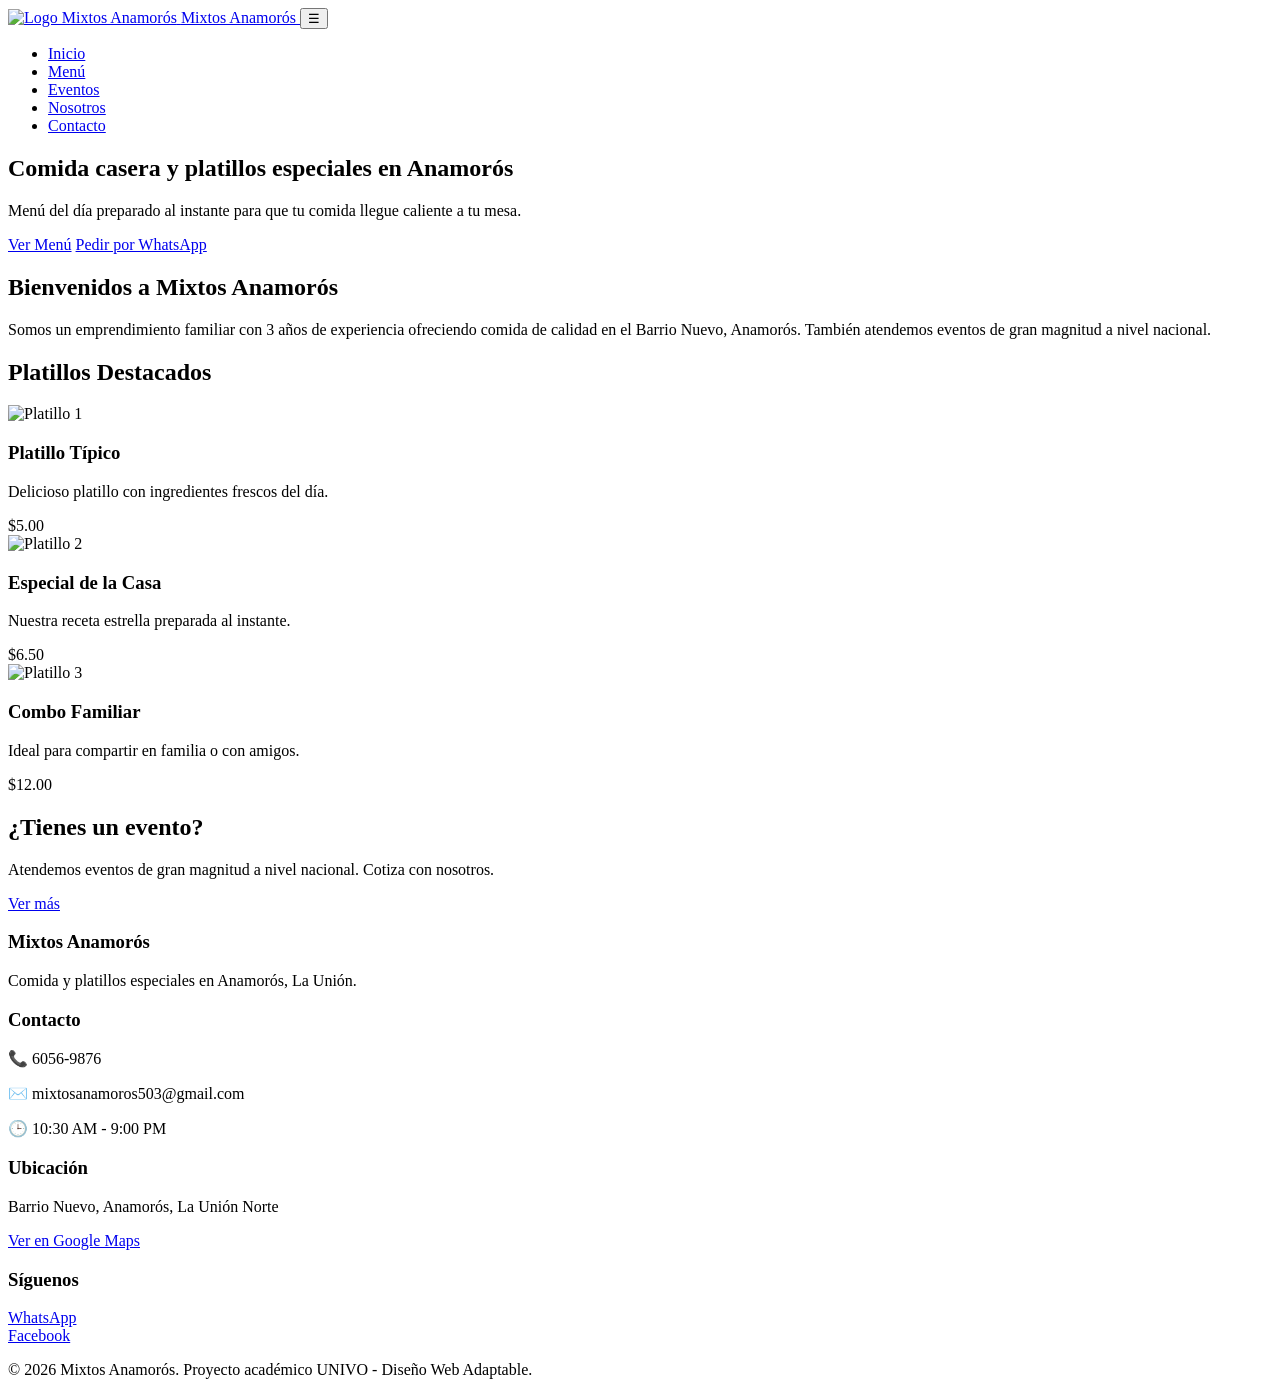
==== index.html @ c173142c "Estructura base index.html" ====
<!DOCTYPE html>
<html lang="es">
<head>
    <meta charset="UTF-8">
    <meta name="viewport" content="width=device-width, initial-scale=1.0">
    <meta name="description" content="Mixtos Anamorós - Venta de comida y platillos especiales en Anamorós, La Unión. Menú del día y eventos de gran magnitud.">
    <title>Mixtos Anamorós | Comida y Eventos</title>
    <link rel="stylesheet" href="css/styles.css">
    <link rel="preconnect" href="https://fonts.googleapis.com">
    <link rel="preconnect" href="https://fonts.gstatic.com" crossorigin>
    <link href="https://fonts.googleapis.com/css2?family=Poppins:wght@400;600;700&family=Inter:wght@400;500&display=swap" rel="stylesheet">
</head>
<body>

    <!-- HEADER -->
    <header class="header">
        <nav class="navbar container">
            <a href="index.html" class="logo">
                <img src="img/logo.png" alt="Logo Mixtos Anamorós" width="60" height="60">
                <span>Mixtos Anamorós</span>
            </a>
            <button class="menu-toggle" aria-label="Abrir menú">☰</button>
            <ul class="nav-links">
                <li><a href="index.html" class="active">Inicio</a></li>
                <li><a href="menu.html">Menú</a></li>
                <li><a href="eventos.html">Eventos</a></li>
                <li><a href="nosotros.html">Nosotros</a></li>
                <li><a href="contacto.html">Contacto</a></li>
            </ul>
        </nav>
    </header>

    <!-- HERO -->
    <section class="hero">
        <div class="hero-content container">
            <h1>Comida casera y platillos especiales en Anamorós</h1>
            <p>Menú del día preparado al instante para que tu comida llegue caliente a tu mesa.</p>
            <div class="hero-buttons">
                <a href="menu.html" class="btn btn-primary">Ver Menú</a>
                <a href="https://wa.me/50360569876" class="btn btn-whatsapp" target="_blank" rel="noopener">Pedir por WhatsApp</a>
            </div>
        </div>
    </section>

    <!-- BIENVENIDA -->
    <section class="bienvenida container">
        <h2>Bienvenidos a Mixtos Anamorós</h2>
        <p>Somos un emprendimiento familiar con 3 años de experiencia ofreciendo comida de calidad en el Barrio Nuevo, Anamorós. También atendemos eventos de gran magnitud a nivel nacional.</p>
    </section>

    <!-- PLATILLOS DESTACADOS -->
    <section class="destacados container">
        <h2>Platillos Destacados</h2>
        <div class="cards-grid">
            <article class="card">
                <img src="img/platillos/plato1.jpg" alt="Platillo 1" loading="lazy" width="300" height="200">
                <h3>Platillo Típico</h3>
                <p>Delicioso platillo con ingredientes frescos del día.</p>
                <span class="precio">$5.00</span>
            </article>
            <article class="card">
                <img src="img/platillos/plato2.jpg" alt="Platillo 2" loading="lazy" width="300" height="200">
                <h3>Especial de la Casa</h3>
                <p>Nuestra receta estrella preparada al instante.</p>
                <span class="precio">$6.50</span>
            </article>
            <article class="card">
                <img src="img/platillos/plato3.jpg" alt="Platillo 3" loading="lazy" width="300" height="200">
                <h3>Combo Familiar</h3>
                <p>Ideal para compartir en familia o con amigos.</p>
                <span class="precio">$12.00</span>
            </article>
        </div>
    </section>

    <!-- CTA EVENTOS -->
    <section class="cta-eventos">
        <div class="container">
            <h2>¿Tienes un evento?</h2>
            <p>Atendemos eventos de gran magnitud a nivel nacional. Cotiza con nosotros.</p>
            <a href="eventos.html" class="btn btn-primary">Ver más</a>
        </div>
    </section>

    <!-- FOOTER -->
    <footer class="footer">
        <div class="container footer-grid">
            <div>
                <h3>Mixtos Anamorós</h3>
                <p>Comida y platillos especiales en Anamorós, La Unión.</p>
            </div>
            <div>
                <h3>Contacto</h3>
                <p>📞 6056-9876</p>
                <p>✉️ mixtosanamoros503@gmail.com</p>
                <p>🕒 10:30 AM - 9:00 PM</p>
            </div>
            <div>
                <h3>Ubicación</h3>
                <p>Barrio Nuevo, Anamorós, La Unión Norte</p>
                <a href="https://share.google/uU0UTtlA4N5zg69qw" target="_blank" rel="noopener">Ver en Google Maps</a>
            </div>
            <div>
                <h3>Síguenos</h3>
                <a href="https://wa.me/50360569876" target="_blank" rel="noopener">WhatsApp</a><br>
                <a href="#" target="_blank" rel="noopener">Facebook</a>
            </div>
        </div>
        <p class="footer-copy">© 2026 Mixtos Anamorós. Proyecto académico UNIVO - Diseño Web Adaptable.</p>
    </footer>

    <script>
        // Menú hamburguesa
        const toggle = document.querySelector('.menu-toggle');
        const navLinks = document.querySelector('.nav-links');
        toggle.addEventListener('click', () => {
            navLinks.classList.toggle('active');
        });
    </script>

</body>
</html>
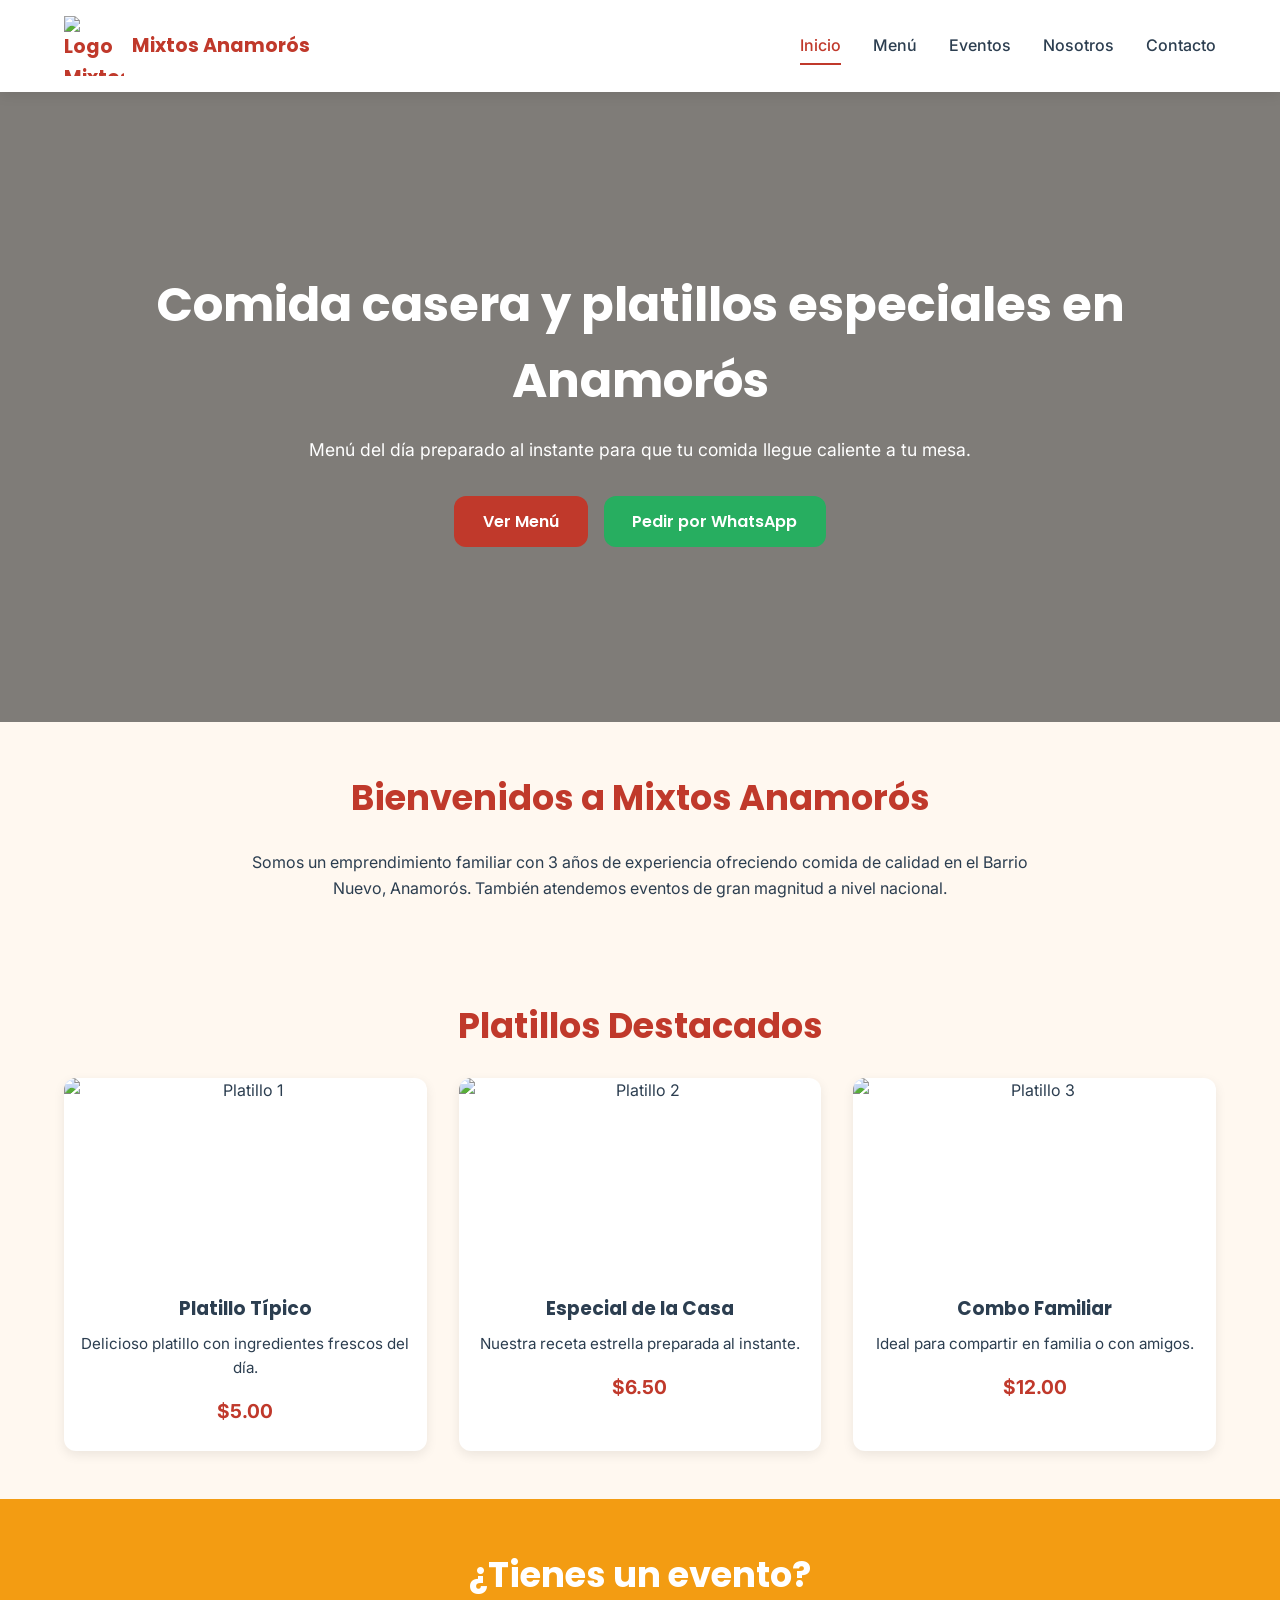
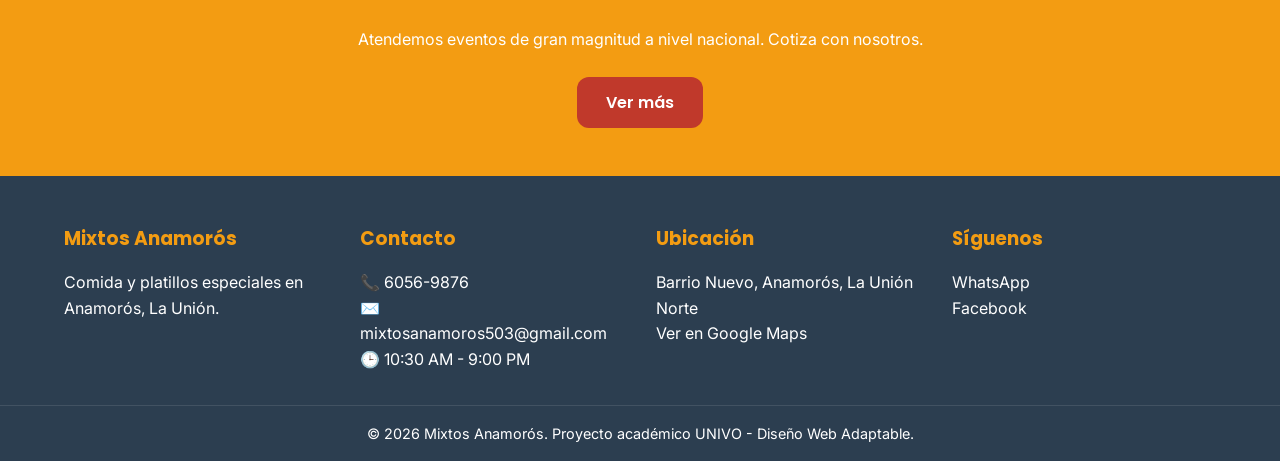
==== commit 00f20098: "Estructura Base" ====
--- a/index.html
+++ b/index.html
@@ -119,4 +119,4 @@
     </script>
 
 </body>
-</html>+</html>
--- a/css/styles.css
+++ b/css/styles.css
@@ -0,0 +1,337 @@
+/* ===== VARIABLES ===== */
+:root {
+    --color-principal: #C0392B;
+    --color-secundario: #F39C12;
+    --color-acento: #27AE60;
+    --color-texto: #2C3E50;
+    --color-fondo: #FFF8F0;
+    --color-blanco: #FFFFFF;
+    --color-gris: #ECF0F1;
+    --fuente-titulos: 'Poppins', sans-serif;
+    --fuente-texto: 'Inter', sans-serif;
+    --sombra: 0 4px 12px rgba(0,0,0,0.08);
+    --radio: 12px;
+    --transicion: all 0.3s ease;
+}
+
+/* ===== RESET ===== */
+* {
+    margin: 0;
+    padding: 0;
+    box-sizing: border-box;
+}
+
+html {
+    scroll-behavior: smooth;
+}
+
+body {
+    font-family: var(--fuente-texto);
+    color: var(--color-texto);
+    background-color: var(--color-fondo);
+    line-height: 1.6;
+}
+
+img {
+    max-width: 100%;
+    height: auto;
+    display: block;
+}
+
+a {
+    text-decoration: none;
+    color: inherit;
+}
+
+ul {
+    list-style: none;
+}
+
+/* ===== UTILIDADES ===== */
+.container {
+    width: 90%;
+    max-width: 1200px;
+    margin: 0 auto;
+}
+
+.btn {
+    display: inline-block;
+    padding: 0.8rem 1.8rem;
+    border-radius: var(--radio);
+    font-family: var(--fuente-titulos);
+    font-weight: 600;
+    transition: var(--transicion);
+    cursor: pointer;
+    border: none;
+}
+
+.btn-primary {
+    background-color: var(--color-principal);
+    color: var(--color-blanco);
+}
+
+.btn-primary:hover {
+    background-color: #A93226;
+    transform: translateY(-2px);
+}
+
+.btn-whatsapp {
+    background-color: var(--color-acento);
+    color: var(--color-blanco);
+}
+
+.btn-whatsapp:hover {
+    background-color: #1E8449;
+    transform: translateY(-2px);
+}
+
+/* ===== HEADER ===== */
+.header {
+    background-color: var(--color-blanco);
+    box-shadow: var(--sombra);
+    position: sticky;
+    top: 0;
+    z-index: 100;
+}
+
+.navbar {
+    display: flex;
+    justify-content: space-between;
+    align-items: center;
+    padding: 1rem 0;
+}
+
+.logo {
+    display: flex;
+    align-items: center;
+    gap: 0.5rem;
+    font-family: var(--fuente-titulos);
+    font-weight: 700;
+    font-size: 1.2rem;
+    color: var(--color-principal);
+}
+
+.nav-links {
+    display: flex;
+    gap: 2rem;
+}
+
+.nav-links a {
+    font-weight: 500;
+    transition: var(--transicion);
+    padding: 0.5rem 0;
+    border-bottom: 2px solid transparent;
+}
+
+.nav-links a:hover,
+.nav-links a.active {
+    color: var(--color-principal);
+    border-bottom-color: var(--color-principal);
+}
+
+.menu-toggle {
+    display: none;
+    background: none;
+    border: none;
+    font-size: 1.8rem;
+    color: var(--color-principal);
+    cursor: pointer;
+}
+
+/* ===== HERO ===== */
+.hero {
+    background: linear-gradient(rgba(0,0,0,0.5), rgba(0,0,0,0.5)),
+                url('../img/hero.jpg') center/cover no-repeat;
+    min-height: 70vh;
+    display: flex;
+    align-items: center;
+    color: var(--color-blanco);
+    text-align: center;
+}
+
+.hero-content h1 {
+    font-family: var(--fuente-titulos);
+    font-size: clamp(1.8rem, 4vw, 3rem);
+    margin-bottom: 1rem;
+}
+
+.hero-content p {
+    font-size: 1.1rem;
+    margin-bottom: 2rem;
+}
+
+.hero-buttons {
+    display: flex;
+    gap: 1rem;
+    justify-content: center;
+    flex-wrap: wrap;
+}
+
+/* ===== SECCIONES ===== */
+section {
+    padding: 3rem 0;
+}
+
+h2 {
+    font-family: var(--fuente-titulos);
+    font-size: clamp(1.5rem, 3vw, 2.2rem);
+    margin-bottom: 1.5rem;
+    color: var(--color-principal);
+    text-align: center;
+}
+
+.bienvenida p {
+    text-align: center;
+    max-width: 800px;
+    margin: 0 auto;
+}
+
+/* ===== CARDS ===== */
+.cards-grid {
+    display: grid;
+    grid-template-columns: repeat(auto-fit, minmax(260px, 1fr));
+    gap: 2rem;
+}
+
+.card {
+    background-color: var(--color-blanco);
+    border-radius: var(--radio);
+    overflow: hidden;
+    box-shadow: var(--sombra);
+    transition: var(--transicion);
+    text-align: center;
+}
+
+.card:hover {
+    transform: translateY(-5px);
+    box-shadow: 0 8px 20px rgba(0,0,0,0.12);
+}
+
+.card img {
+    width: 100%;
+    height: 200px;
+    object-fit: cover;
+}
+
+.card h3 {
+    font-family: var(--fuente-titulos);
+    margin: 1rem 0 0.5rem;
+    color: var(--color-texto);
+}
+
+.card p {
+    padding: 0 1rem;
+    font-size: 0.95rem;
+}
+
+.precio {
+    display: inline-block;
+    margin: 1rem 0 1.5rem;
+    font-weight: 700;
+    color: var(--color-principal);
+    font-size: 1.2rem;
+}
+
+/* ===== CTA EVENTOS ===== */
+.cta-eventos {
+    background-color: var(--color-secundario);
+    color: var(--color-blanco);
+    text-align: center;
+}
+
+.cta-eventos h2 {
+    color: var(--color-blanco);
+}
+
+.cta-eventos p {
+    margin-bottom: 1.5rem;
+}
+
+/* ===== FOOTER ===== */
+.footer {
+    background-color: var(--color-texto);
+    color: var(--color-blanco);
+    padding: 3rem 0 1rem;
+}
+
+.footer-grid {
+    display: grid;
+    grid-template-columns: repeat(auto-fit, minmax(200px, 1fr));
+    gap: 2rem;
+    margin-bottom: 2rem;
+}
+
+.footer h3 {
+    font-family: var(--fuente-titulos);
+    margin-bottom: 1rem;
+    color: var(--color-secundario);
+}
+
+.footer a {
+    color: var(--color-blanco);
+    transition: var(--transicion);
+}
+
+.footer a:hover {
+    color: var(--color-secundario);
+}
+
+.footer-copy {
+    text-align: center;
+    padding-top: 1rem;
+    border-top: 1px solid rgba(255,255,255,0.1);
+    font-size: 0.9rem;
+}
+
+/* ===== RESPONSIVE ===== */
+@media (max-width: 768px) {
+    .menu-toggle {
+        display: block;
+    }
+
+    .nav-links {
+        position: absolute;
+        top: 100%;
+        left: 0;
+        right: 0;
+        background-color: var(--color-blanco);
+        flex-direction: column;
+        gap: 0;
+        padding: 1rem 0;
+        box-shadow: var(--sombra);
+        transform: translateY(-150%);
+        transition: var(--transicion);
+        z-index: 99;
+    }
+
+    .nav-links.active {
+        transform: translateY(0);
+    }
+
+    .nav-links li {
+        text-align: center;
+        padding: 0.8rem 0;
+    }
+
+    .hero {
+        min-height: 60vh;
+    }
+
+    .footer-grid {
+        grid-template-columns: 1fr;
+        text-align: center;
+    }
+}
+
+@media (max-width: 480px) {
+    .hero-buttons {
+        flex-direction: column;
+        align-items: center;
+    }
+
+    .btn {
+        width: 100%;
+        max-width: 280px;
+        text-align: center;
+    }
+}
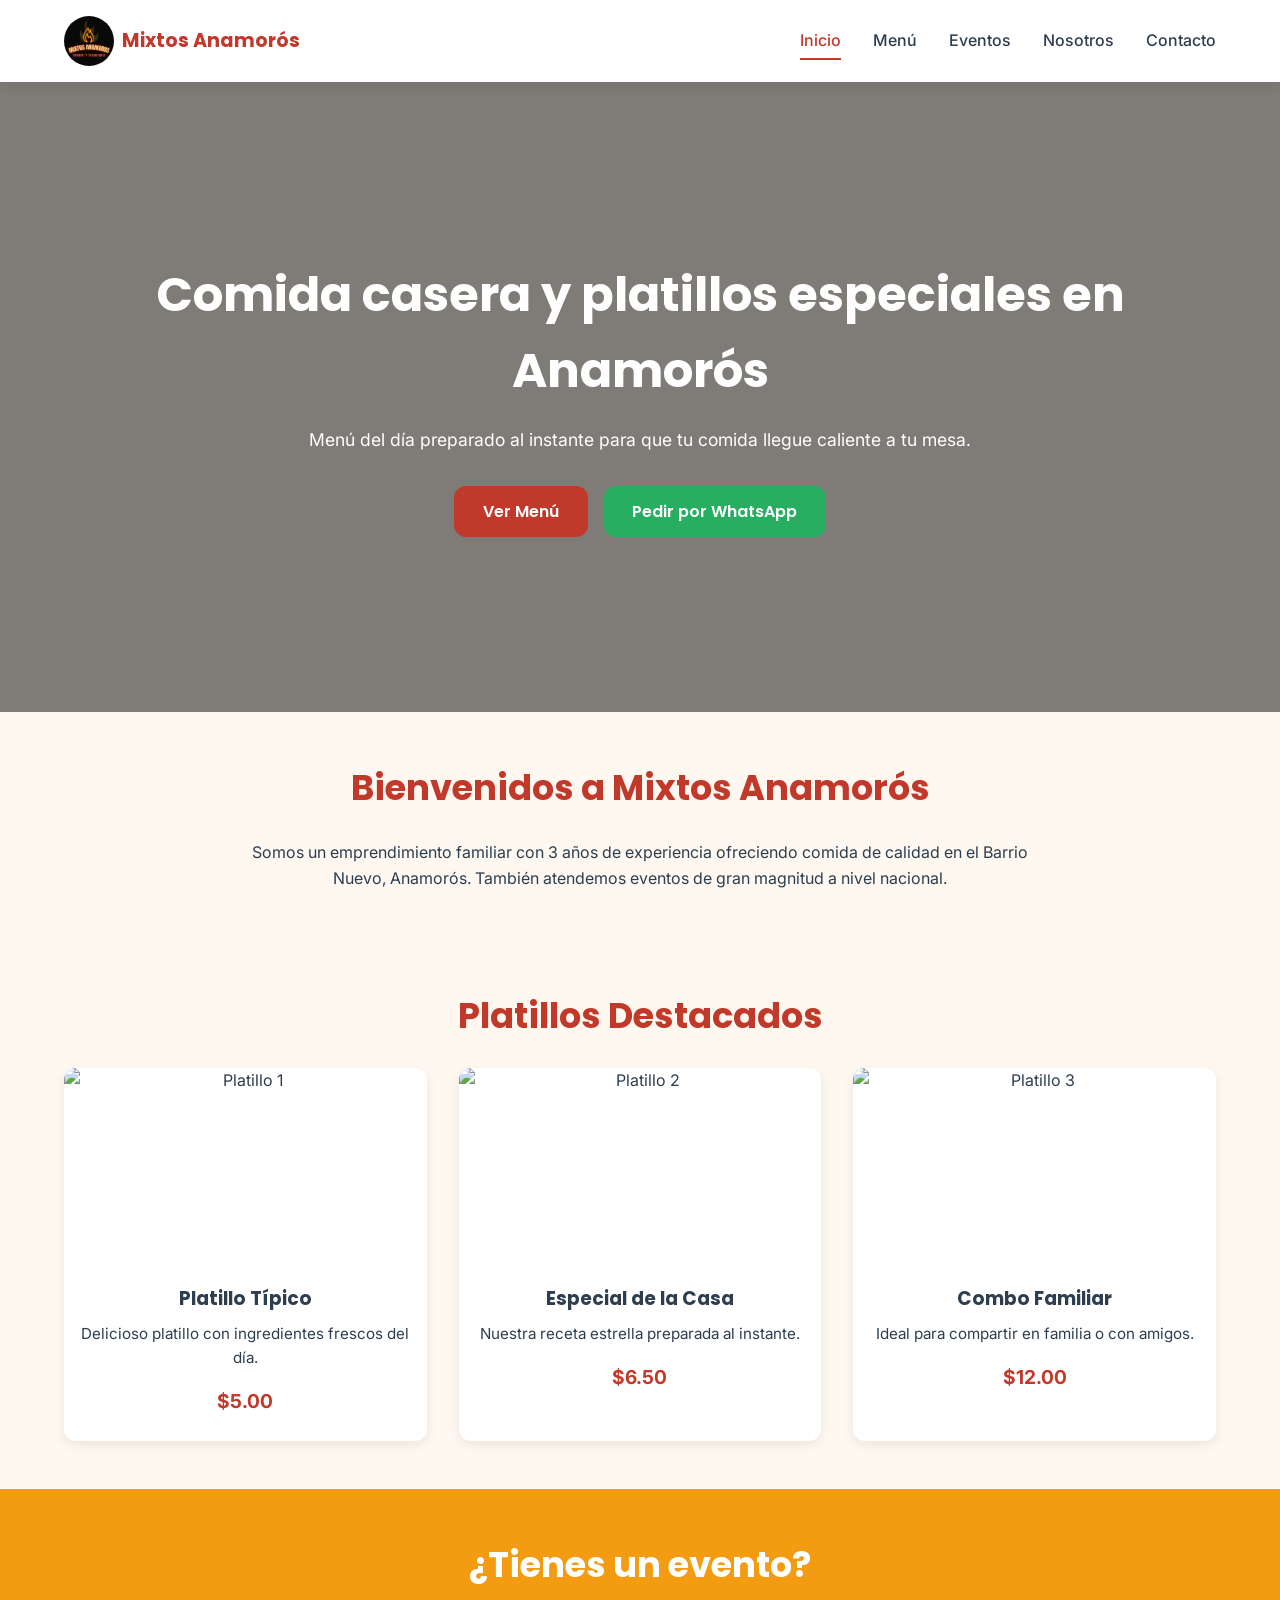
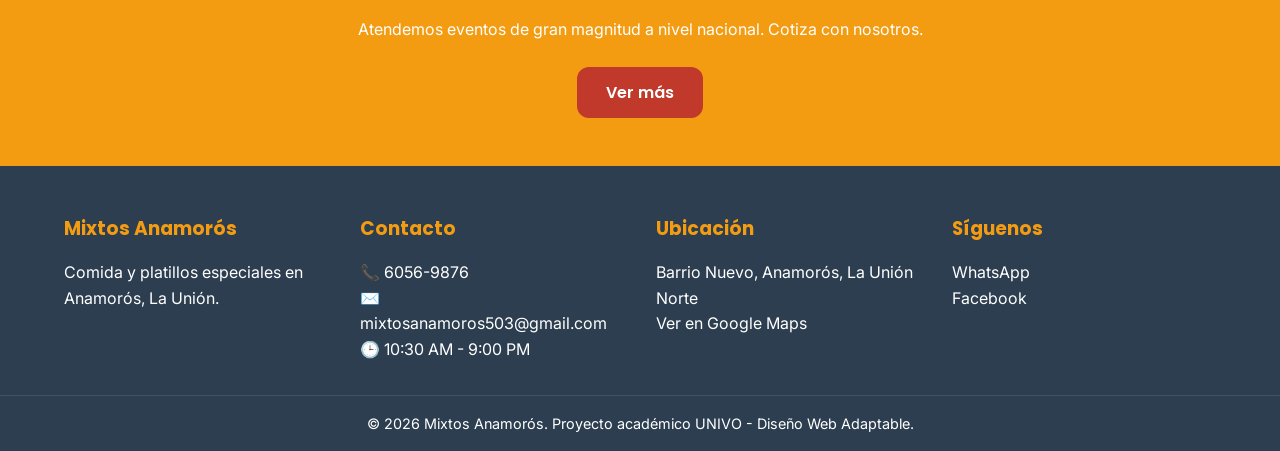
==== commit fabd74fd: "Logo Mixto en header y favicon, contenido ampliado en eventos" ====
--- a/index.html
+++ b/index.html
@@ -5,6 +5,7 @@
     <meta name="viewport" content="width=device-width, initial-scale=1.0">
     <meta name="description" content="Mixtos Anamorós - Venta de comida y platillos especiales en Anamorós, La Unión. Menú del día y eventos de gran magnitud.">
     <title>Mixtos Anamorós | Comida y Eventos</title>
+    <link rel="icon" type="image/jpeg" href="img/Logo%20Mixto.jpeg">
     <link rel="stylesheet" href="css/styles.css">
     <link rel="preconnect" href="https://fonts.googleapis.com">
     <link rel="preconnect" href="https://fonts.gstatic.com" crossorigin>
@@ -16,7 +17,7 @@
     <header class="header">
         <nav class="navbar container">
             <a href="index.html" class="logo">
-                <img src="img/logo.png" alt="Logo Mixtos Anamorós" width="60" height="60">
+                <img src="img/Logo%20Mixto.jpeg" alt="Logo Mixtos Anamorós" width="60" height="60">
                 <span>Mixtos Anamorós</span>
             </a>
             <button class="menu-toggle" aria-label="Abrir menú">☰</button>
--- a/css/styles.css
+++ b/css/styles.css
@@ -111,6 +111,14 @@
     color: var(--color-principal);
 }
 
+.logo img {
+    width: 50px;
+    height: 50px;
+    object-fit: contain;
+    border-radius: 50%;
+    background-color: var(--color-blanco);
+}
+
 .nav-links {
     display: flex;
     gap: 2rem;
@@ -335,3 +343,161 @@
         text-align: center;
     }
 }
+
+/* ===== PÁGINA DE EVENTOS ===== */
+.hero-eventos {
+    background-image: linear-gradient(rgba(0,0,0,0.55), rgba(0,0,0,0.55)),
+                      url('../img/eventos/hero-eventos.jpg');
+}
+
+.eventos-intro {
+    text-align: center;
+    max-width: 850px;
+    margin: 0 auto 2.5rem;
+}
+
+.eventos-datos {
+    display: grid;
+    grid-template-columns: 1fr;
+    gap: 1.5rem;
+    margin-bottom: 3rem;
+}
+
+.dato {
+    background-color: var(--color-blanco);
+    border-radius: var(--radio);
+    box-shadow: var(--sombra);
+    padding: 1.5rem 1rem;
+    text-align: center;
+}
+
+.dato-numero {
+    display: block;
+    font-family: var(--fuente-titulos);
+    font-weight: 700;
+    font-size: 2.2rem;
+    color: var(--color-principal);
+}
+
+.dato-label {
+    font-size: 0.95rem;
+}
+
+.servicio-card {
+    padding-bottom: 0.5rem;
+}
+
+.servicio-icono {
+    display: block;
+    font-size: 2.6rem;
+    margin-top: 1.5rem;
+}
+
+.servicio-card h3 {
+    margin-top: 0.5rem;
+}
+
+.servicio-card p {
+    margin-bottom: 1.5rem;
+}
+
+.tipo-evento {
+    padding: 1.8rem 1.2rem;
+}
+
+.tipo-evento h3 {
+    margin-top: 0;
+}
+
+.tipo-evento p {
+    padding: 0;
+}
+
+.eventos-galeria {
+    background-color: var(--color-gris);
+}
+
+.galeria-grid {
+    display: grid;
+    grid-template-columns: 1fr;
+    gap: 1rem;
+}
+
+.galeria-grid figure {
+    position: relative;
+    margin: 0;
+    border-radius: var(--radio);
+    overflow: hidden;
+    box-shadow: var(--sombra);
+    background-color: var(--color-blanco);
+}
+
+.galeria-grid img {
+    width: 100%;
+    height: 220px;
+    object-fit: cover;
+    transition: var(--transicion);
+}
+
+.galeria-grid figure:hover img {
+    transform: scale(1.05);
+}
+
+.galeria-grid figcaption {
+    position: absolute;
+    left: 0;
+    right: 0;
+    bottom: 0;
+    padding: 1.6rem 1rem 0.7rem;
+    font-family: var(--fuente-titulos);
+    font-weight: 600;
+    font-size: 0.95rem;
+    color: var(--color-blanco);
+    background: linear-gradient(transparent, rgba(0,0,0,0.75));
+}
+
+.cta-cotiza {
+    background-color: var(--color-principal);
+    color: var(--color-blanco);
+    text-align: center;
+}
+
+.cta-cotiza h2 {
+    color: var(--color-blanco);
+}
+
+.cta-cotiza p {
+    max-width: 700px;
+    margin: 0 auto 2rem;
+}
+
+.btn-cotiza {
+    display: inline-block;
+    padding: 1.1rem 2.6rem;
+    font-size: 1.2rem;
+    box-shadow: var(--sombra);
+}
+
+@media (min-width: 768px) {
+    .eventos-datos {
+        grid-template-columns: repeat(3, 1fr);
+    }
+
+    .galeria-grid {
+        grid-template-columns: repeat(2, 1fr);
+    }
+
+    .galeria-grid img {
+        height: 200px;
+    }
+}
+
+@media (min-width: 1024px) {
+    .galeria-grid {
+        grid-template-columns: repeat(4, 1fr);
+    }
+
+    .galeria-grid img {
+        height: 190px;
+    }
+}
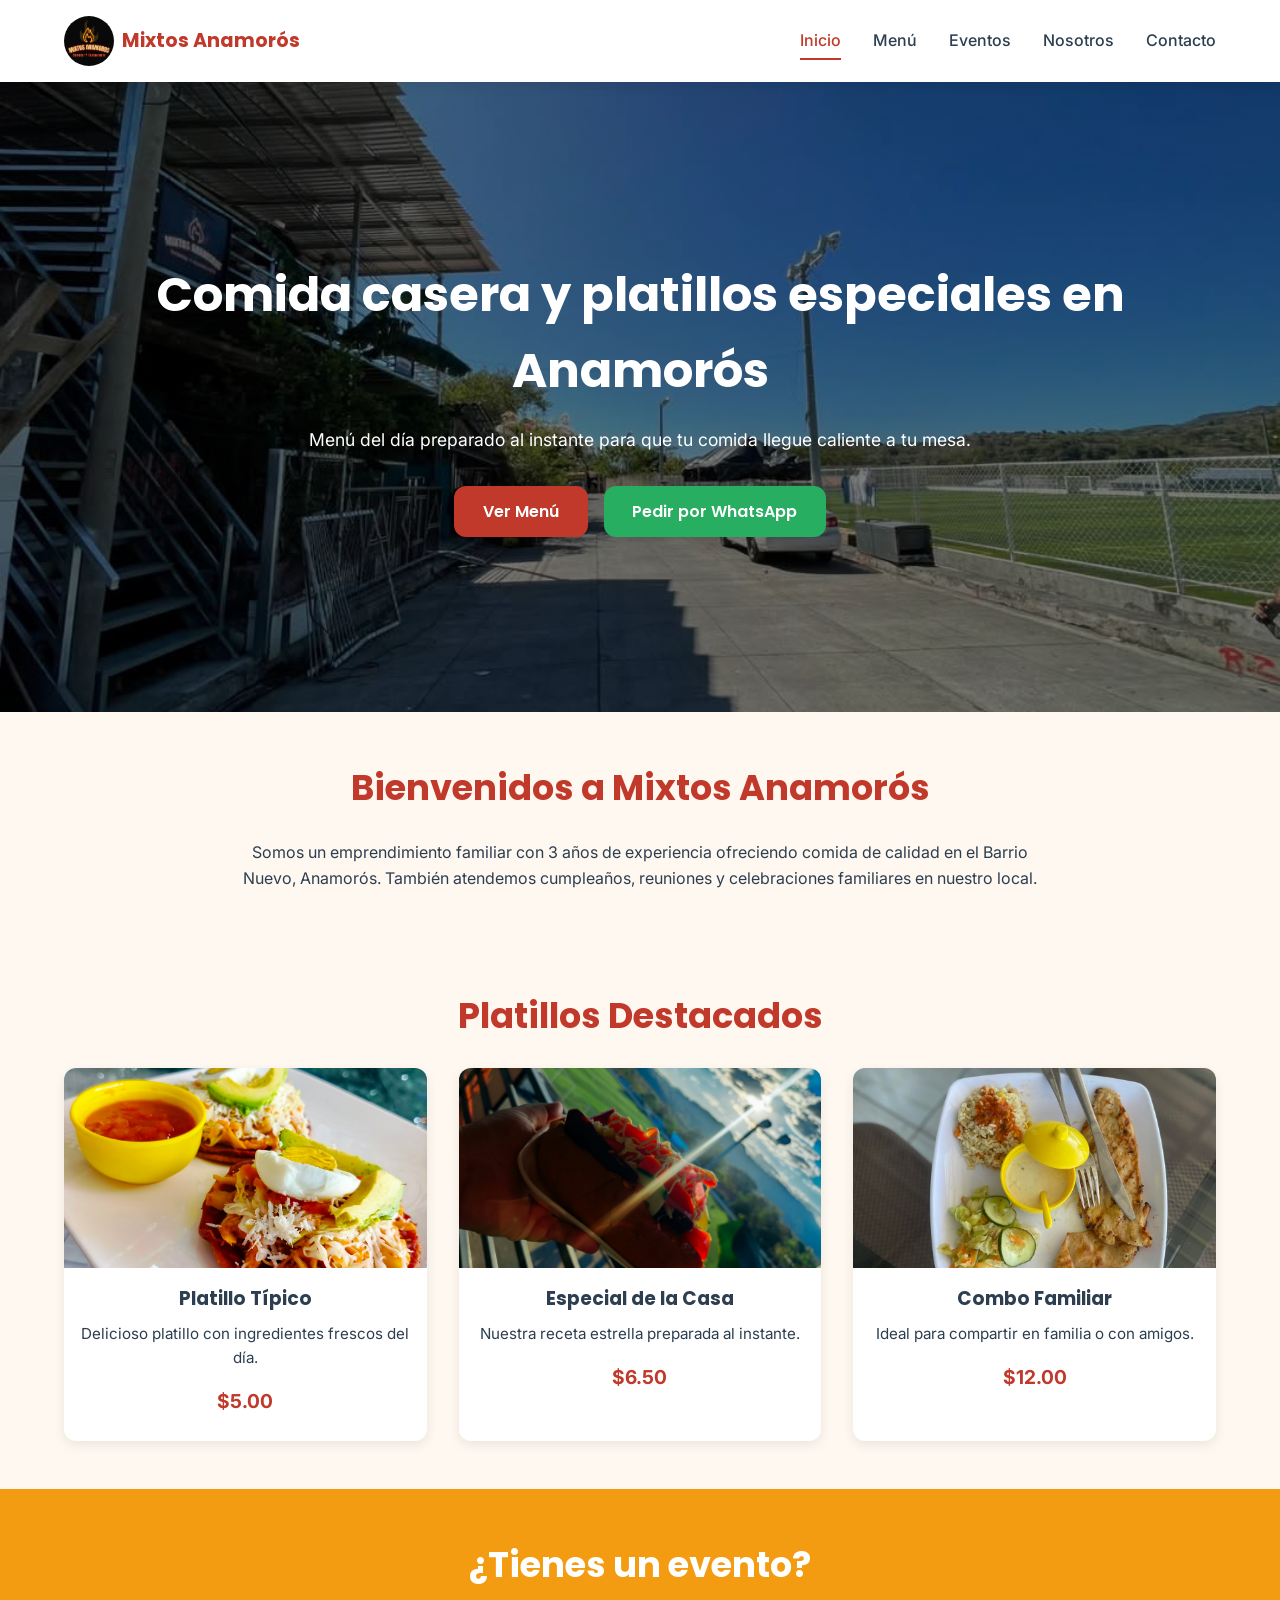
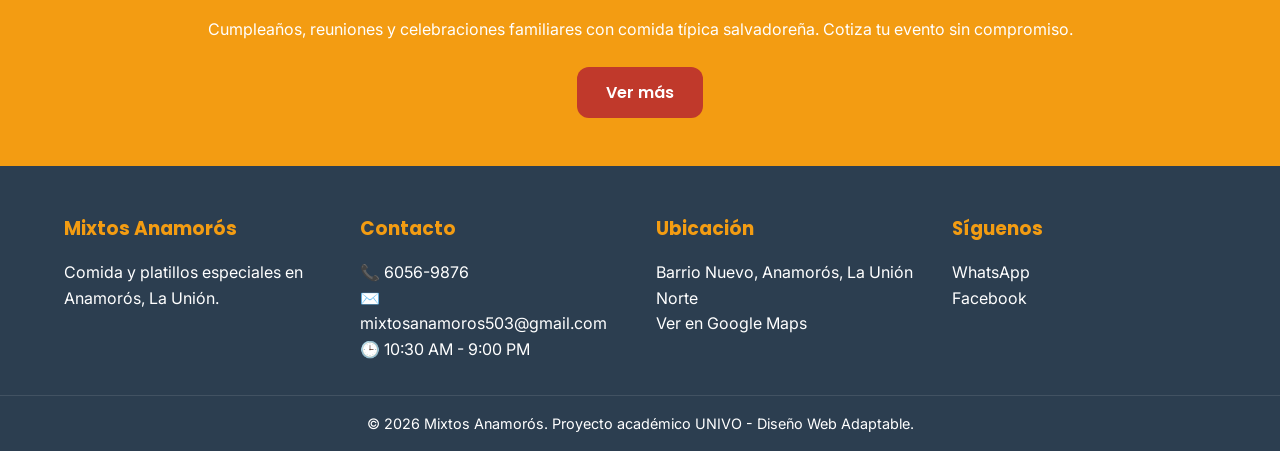
==== commit dd34875c: "Arreglo hero de inicio, platillos reales y README" ====
--- a/index.html
+++ b/index.html
@@ -3,7 +3,7 @@
 <head>
     <meta charset="UTF-8">
     <meta name="viewport" content="width=device-width, initial-scale=1.0">
-    <meta name="description" content="Mixtos Anamorós - Venta de comida y platillos especiales en Anamorós, La Unión. Menú del día y eventos de gran magnitud.">
+    <meta name="description" content="Mixtos Anamorós - Comida casera, menú del día y celebraciones familiares en Anamorós, La Unión. Pedidos por WhatsApp y cotización de eventos.">
     <title>Mixtos Anamorós | Comida y Eventos</title>
     <link rel="icon" type="image/jpeg" href="img/Logo%20Mixto.jpeg">
     <link rel="stylesheet" href="css/styles.css">
@@ -46,7 +46,7 @@
     <!-- BIENVENIDA -->
     <section class="bienvenida container">
         <h2>Bienvenidos a Mixtos Anamorós</h2>
-        <p>Somos un emprendimiento familiar con 3 años de experiencia ofreciendo comida de calidad en el Barrio Nuevo, Anamorós. También atendemos eventos de gran magnitud a nivel nacional.</p>
+        <p>Somos un emprendimiento familiar con 3 años de experiencia ofreciendo comida de calidad en el Barrio Nuevo, Anamorós. También atendemos cumpleaños, reuniones y celebraciones familiares en nuestro local.</p>
     </section>
 
     <!-- PLATILLOS DESTACADOS -->
@@ -54,19 +54,19 @@
         <h2>Platillos Destacados</h2>
         <div class="cards-grid">
             <article class="card">
-                <img src="img/platillos/plato1.jpg" alt="Platillo 1" loading="lazy" width="300" height="200">
+                <img src="img/eventos/platillo-1.jpeg" alt="Platillo servido en Mixtos Anamorós" loading="lazy" width="1200" height="1600">
                 <h3>Platillo Típico</h3>
                 <p>Delicioso platillo con ingredientes frescos del día.</p>
                 <span class="precio">$5.00</span>
             </article>
             <article class="card">
-                <img src="img/platillos/plato2.jpg" alt="Platillo 2" loading="lazy" width="300" height="200">
+                <img src="img/eventos/platillo-2.jpeg" alt="Especial de la casa en Mixtos Anamorós" loading="lazy" width="1600" height="1200">
                 <h3>Especial de la Casa</h3>
                 <p>Nuestra receta estrella preparada al instante.</p>
                 <span class="precio">$6.50</span>
             </article>
             <article class="card">
-                <img src="img/platillos/plato3.jpg" alt="Platillo 3" loading="lazy" width="300" height="200">
+                <img src="img/eventos/platillo-3.jpeg" alt="Combo familiar de Mixtos Anamorós" loading="lazy" width="1080" height="809">
                 <h3>Combo Familiar</h3>
                 <p>Ideal para compartir en familia o con amigos.</p>
                 <span class="precio">$12.00</span>
@@ -78,7 +78,7 @@
     <section class="cta-eventos">
         <div class="container">
             <h2>¿Tienes un evento?</h2>
-            <p>Atendemos eventos de gran magnitud a nivel nacional. Cotiza con nosotros.</p>
+            <p>Cumpleaños, reuniones y celebraciones familiares con comida típica salvadoreña. Cotiza tu evento sin compromiso.</p>
             <a href="eventos.html" class="btn btn-primary">Ver más</a>
         </div>
     </section>
--- a/css/styles.css
+++ b/css/styles.css
@@ -149,7 +149,7 @@
 /* ===== HERO ===== */
 .hero {
     background: linear-gradient(rgba(0,0,0,0.5), rgba(0,0,0,0.5)),
-                url('../img/hero.jpg') center/cover no-repeat;
+                url('../img/eventos/exterior-local.jpeg') center/cover no-repeat;
     min-height: 70vh;
     display: flex;
     align-items: center;
@@ -347,7 +347,7 @@
 /* ===== PÁGINA DE EVENTOS ===== */
 .hero-eventos {
     background-image: linear-gradient(rgba(0,0,0,0.55), rgba(0,0,0,0.55)),
-                      url('../img/eventos/hero-eventos.jpg');
+                      url('../img/eventos/salon-con-gente-1.jpeg');
 }
 
 .eventos-intro {
@@ -399,18 +399,6 @@
 
 .servicio-card p {
     margin-bottom: 1.5rem;
-}
-
-.tipo-evento {
-    padding: 1.8rem 1.2rem;
-}
-
-.tipo-evento h3 {
-    margin-top: 0;
-}
-
-.tipo-evento p {
-    padding: 0;
 }
 
 .eventos-galeria {
@@ -494,10 +482,270 @@
 
 @media (min-width: 1024px) {
     .galeria-grid {
-        grid-template-columns: repeat(4, 1fr);
+        grid-template-columns: repeat(3, 1fr);
     }
 
     .galeria-grid img {
-        height: 190px;
-    }
-}
+        height: 200px;
+    }
+}
+
+
+
+
+
+/* ===== PÁGINA DE CONTACTO ===== */
+
+.page-hero {
+    background: #c0392b;
+    color: #fff;
+    text-align: center;
+    padding: 3rem 1rem;
+}
+.page-hero h1 { font-family: 'Poppins', sans-serif; margin-bottom: .5rem; }
+.page-hero p { max-width: 640px; margin: 0 auto 1.5rem; }
+
+.contact-layout {
+    display: grid;
+    grid-template-columns: 1fr;
+    gap: 2rem;
+    padding: 2.5rem 1rem;
+}
+
+/* Formulario */
+.contact-form-box {
+    background: #fff;
+    border-radius: 12px;
+    padding: 1.5rem;
+    box-shadow: 0 4px 16px rgba(0, 0, 0, .08);
+}
+.contact-form-box h2 { font-family: 'Poppins', sans-serif; margin-bottom: .25rem; }
+.form-note { color: #666; font-size: .9rem; margin-bottom: 1.25rem; }
+
+.form-group { display: flex; flex-direction: column; margin-bottom: 1rem; }
+.form-row { display: grid; grid-template-columns: 1fr; gap: 0 1rem; }
+
+.form-group label { font-weight: 500; margin-bottom: .35rem; }
+.form-group input,
+.form-group select,
+.form-group textarea {
+    font: inherit;
+    padding: .7rem .9rem;
+    border: 1.5px solid #d5d8dc;
+    border-radius: 8px;
+    background: #fff;
+    width: 100%;
+}
+.form-group input:focus,
+.form-group select:focus,
+.form-group textarea:focus {
+    outline: none;
+    border-color: #27ae60;
+    box-shadow: 0 0 0 3px rgba(39, 174, 96, .2);
+}
+.form-group .invalid { border-color: #c0392b; }
+.error { color: #c0392b; font-size: .8rem; min-height: 1em; margin-top: .25rem; }
+.btn-block { width: 100%; border: none; cursor: pointer; }
+
+/* Tarjetas de información */
+.contact-info { display: grid; gap: 1rem; align-content: start; }
+.info-card {
+    background: #fff;
+    border-left: 5px solid #27ae60;
+    border-radius: 10px;
+    padding: 1.1rem 1.25rem;
+    box-shadow: 0 2px 10px rgba(0, 0, 0, .07);
+}
+.info-card h3 { font-family: 'Poppins', sans-serif; font-size: 1.05rem; margin-bottom: .5rem; }
+.info-card a { color: #c0392b; font-weight: 500; }
+
+.horarios { width: 100%; border-collapse: collapse; font-size: .95rem; }
+.horarios th { text-align: left; font-weight: 500; padding: .35rem 0; }
+.horarios td { text-align: right; padding: .35rem 0; }
+.horarios tr + tr { border-top: 1px solid #eee; }
+
+.redes { display: flex; flex-wrap: wrap; gap: .6rem; }
+.red {
+    padding: .5rem 1rem;
+    border-radius: 999px;
+    color: #fff !important;
+    text-decoration: none;
+    font-weight: 600;
+}
+.red-wa { background: #000000; }
+.red-fb { background: #1877f2; }
+
+/* Mapa */
+.mapa { padding: 0 1rem 3rem; }
+.mapa h2 { font-family: 'Poppins', sans-serif; margin-bottom: 1rem; text-align: center; }
+.map-wrap {
+    position: relative;
+    width: 100%;
+    aspect-ratio: 16 / 9;
+    border-radius: 12px;
+    overflow: hidden;
+    box-shadow: 0 4px 16px rgba(0, 0, 0, .12);
+}
+.map-wrap iframe { position: absolute; inset: 0; width: 100%; height: 100%; }
+
+/* Tablet y escritorio */
+@media (min-width: 600px) {
+    .form-row { grid-template-columns: 1fr 1fr; }
+}
+@media (min-width: 900px) {
+    .contact-layout { grid-template-columns: 3fr 2fr; align-items: start; }
+    .map-wrap { aspect-ratio: 21 / 9; }
+}
+
+.nosotros-hero {
+    padding: clamp(3rem, 8vw, 6rem) 0;
+    color: var(--color-blanco);
+    background-color: var(--color-principal);
+    border-bottom: 8px solid var(--color-secundario);
+}
+
+.nosotros-hero .container {
+    max-width: 900px;
+    text-align: center;
+}
+
+.nosotros-etiqueta {
+    display: inline-block;
+    margin-bottom: 0.75rem;
+    color: var(--color-secundario);
+    font-family: var(--fuente-titulos);
+    font-size: 0.9rem;
+    font-weight: 700;
+    text-transform: uppercase;
+}
+
+.nosotros-hero h1 {
+    margin-bottom: 1rem;
+    font-family: var(--fuente-titulos);
+    font-size: clamp(2rem, 5vw, 3.25rem);
+    line-height: 1.15;
+}
+
+.nosotros-hero p {
+    max-width: 720px;
+    margin: 0 auto;
+    font-size: 1.08rem;
+}
+
+.historia {
+    display: grid;
+    grid-template-columns: minmax(0, 0.8fr) minmax(0, 1.2fr);
+    gap: clamp(1.5rem, 5vw, 4rem);
+    align-items: start;
+}
+
+.historia h2 {
+    text-align: left;
+}
+
+.historia-texto p+p {
+    margin-top: 1rem;
+}
+
+.trayectoria {
+    padding: 1.5rem;
+    border-left: 5px solid var(--color-secundario);
+    background-color: var(--color-blanco);
+    box-shadow: var(--sombra);
+}
+
+.trayectoria strong {
+    display: block;
+    color: var(--color-principal);
+    font-family: var(--fuente-titulos);
+    font-size: 2rem;
+    line-height: 1.2;
+}
+
+.proposito {
+    background-color: var(--color-gris);
+}
+
+.proposito-grid {
+    display: grid;
+    grid-template-columns: repeat(2, minmax(0, 1fr));
+    gap: 1.5rem;
+}
+
+.proposito-card {
+    padding: clamp(1.5rem, 4vw, 2.25rem);
+    border-top: 5px solid var(--color-principal);
+}
+
+.proposito-card:nth-child(2) {
+    border-top-color: var(--color-acento);
+}
+
+.proposito-card h3,
+.valor-card h3 {
+    margin-bottom: 0.65rem;
+    font-family: var(--fuente-titulos);
+    color: var(--color-texto);
+}
+
+.valores-grid {
+    display: grid;
+    grid-template-columns: repeat(4, minmax(0, 1fr));
+    gap: 1rem;
+}
+
+.valor-card {
+    padding: 1.25rem;
+    border-bottom: 3px solid var(--color-secundario);
+    background-color: var(--color-blanco);
+    box-shadow: var(--sombra);
+}
+
+.valor-card:nth-child(even) {
+    border-bottom-color: var(--color-acento);
+}
+
+.valor-card p {
+    font-size: 0.95rem;
+}
+
+.nosotros-cta {
+    padding: 2.75rem 0;
+    color: var(--color-blanco);
+    background-color: var(--color-texto);
+    text-align: center;
+}
+
+.nosotros-cta h2 {
+    color: var(--color-blanco);
+}
+
+.nosotros-cta p {
+    max-width: 650px;
+    margin: 0 auto 1.5rem;
+}
+
+@media (max-width: 768px) {
+    .historia {
+        grid-template-columns: 1fr;
+        gap: 0.5rem;
+    }
+
+    .proposito-grid {
+        grid-template-columns: 1fr;
+    }
+
+    .valores-grid {
+        grid-template-columns: repeat(2, minmax(0, 1fr));
+    }
+}
+
+@media (max-width: 480px) {
+    .valores-grid {
+        grid-template-columns: 1fr;
+    }
+
+    .nosotros-hero p {
+        font-size: 1rem;
+    }
+}
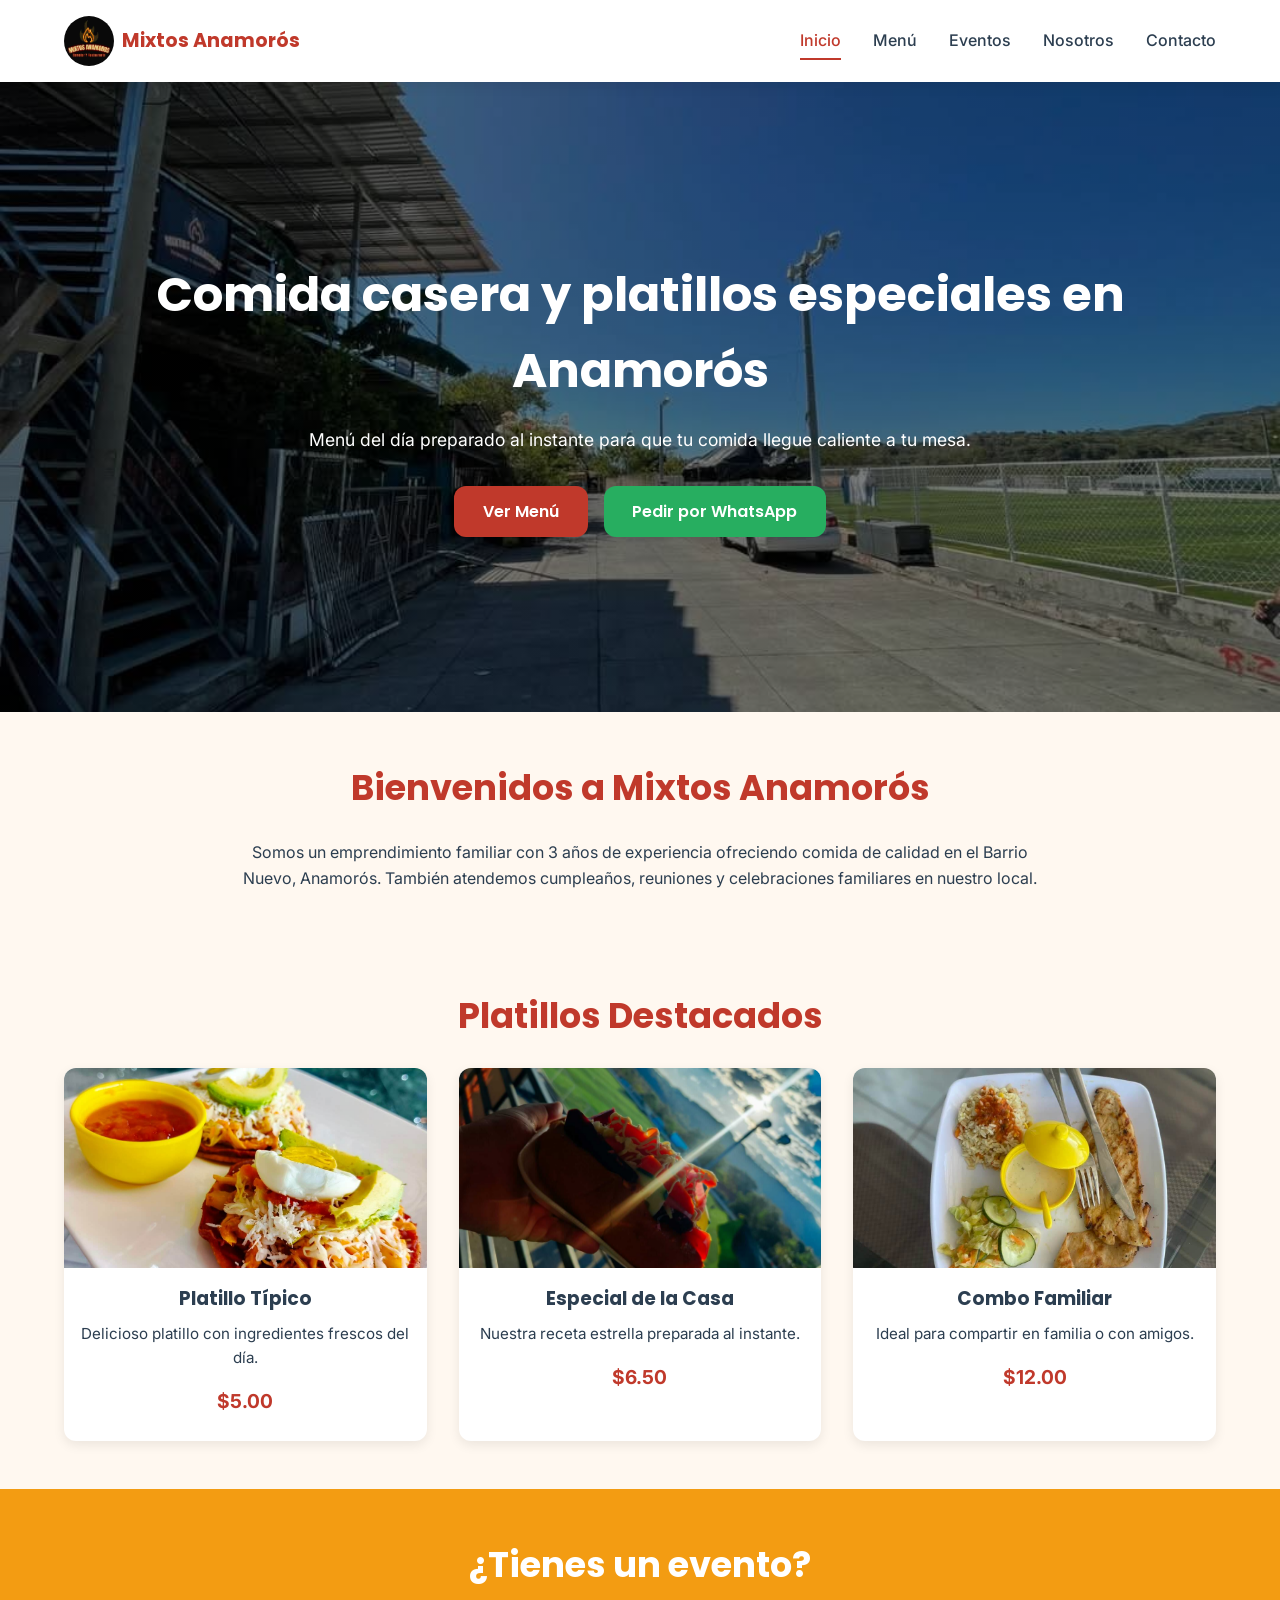
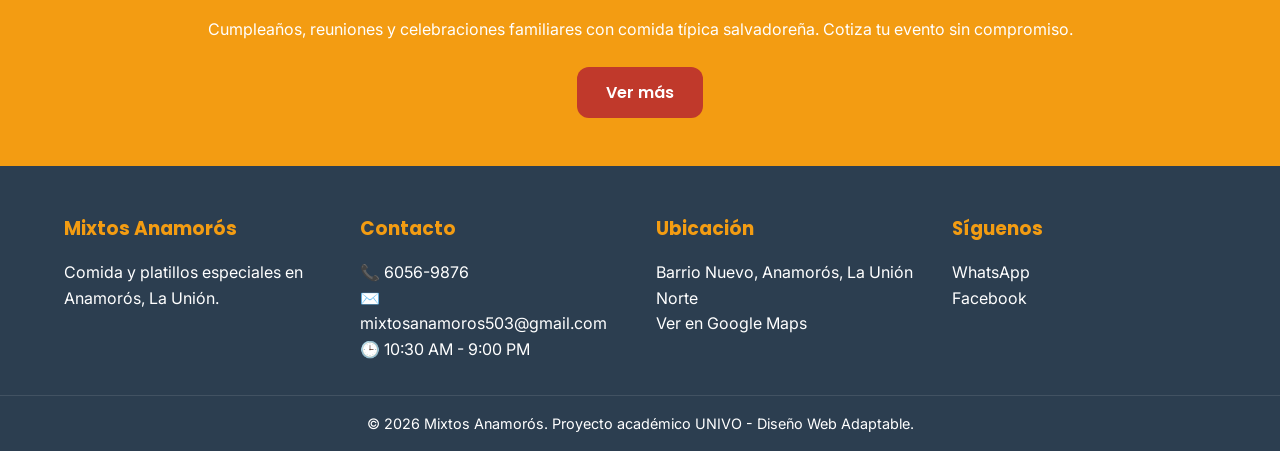
==== commit 750f1fbb: "Optimización de imágenes + correcciones QA" ====
--- a/index.html
+++ b/index.html
@@ -30,6 +30,7 @@
             </ul>
         </nav>
     </header>
+     <main>
 
     <!-- HERO -->
     <section class="hero">
@@ -82,6 +83,7 @@
             <a href="eventos.html" class="btn btn-primary">Ver más</a>
         </div>
     </section>
+    </main>
 
     <!-- FOOTER -->
     <footer class="footer">
--- a/css/styles.css
+++ b/css/styles.css
@@ -749,3 +749,88 @@
         font-size: 1rem;
     }
 }
+
+/* ===== PÁGINA DE MENÚ ===== */
+.promos {
+    padding: 3rem 0 1rem;
+}
+
+.promos-grid {
+    display: grid;
+    grid-template-columns: 1fr;
+    gap: 1.25rem;
+}
+
+.promo-card {
+    background-color: var(--color-blanco);
+    border-radius: var(--radio);
+    border-top: 5px solid var(--color-secundario);
+    box-shadow: var(--sombra);
+    padding: 1.5rem;
+    text-align: center;
+}
+
+.promo-card:nth-child(2) { border-top-color: var(--color-acento); }
+.promo-card:nth-child(3) { border-top-color: var(--color-principal); }
+
+.promo-etiqueta {
+    display: inline-block;
+    margin-bottom: 0.5rem;
+    font-family: var(--fuente-titulos);
+    font-size: 0.8rem;
+    font-weight: 700;
+    text-transform: uppercase;
+    color: var(--color-secundario);
+}
+
+.promo-card h3 {
+    font-family: var(--fuente-titulos);
+    margin-bottom: 0.4rem;
+}
+
+.promo-card p {
+    font-size: 0.95rem;
+}
+
+.promo-precio {
+    display: block;
+    margin-top: 0.8rem;
+    font-family: var(--fuente-titulos);
+    font-size: 1.6rem;
+    font-weight: 700;
+    color: var(--color-principal);
+}
+
+.menu-seccion {
+    padding-top: 2rem;
+}
+
+.menu-card {
+    display: flex;
+    flex-direction: column;
+}
+
+.menu-card img {
+    height: 240px;
+}
+
+.menu-card p {
+    flex-grow: 1;
+}
+
+.menu-card .precio {
+    margin: 1rem 0 0.8rem;
+}
+
+.btn-pedir {
+    margin: 0 1rem 1.5rem;
+    padding: 0.7rem 1rem;
+    font-size: 0.95rem;
+    text-align: center;
+}
+
+@media (min-width: 768px) {
+    .promos-grid {
+        grid-template-columns: repeat(3, 1fr);
+    }
+}
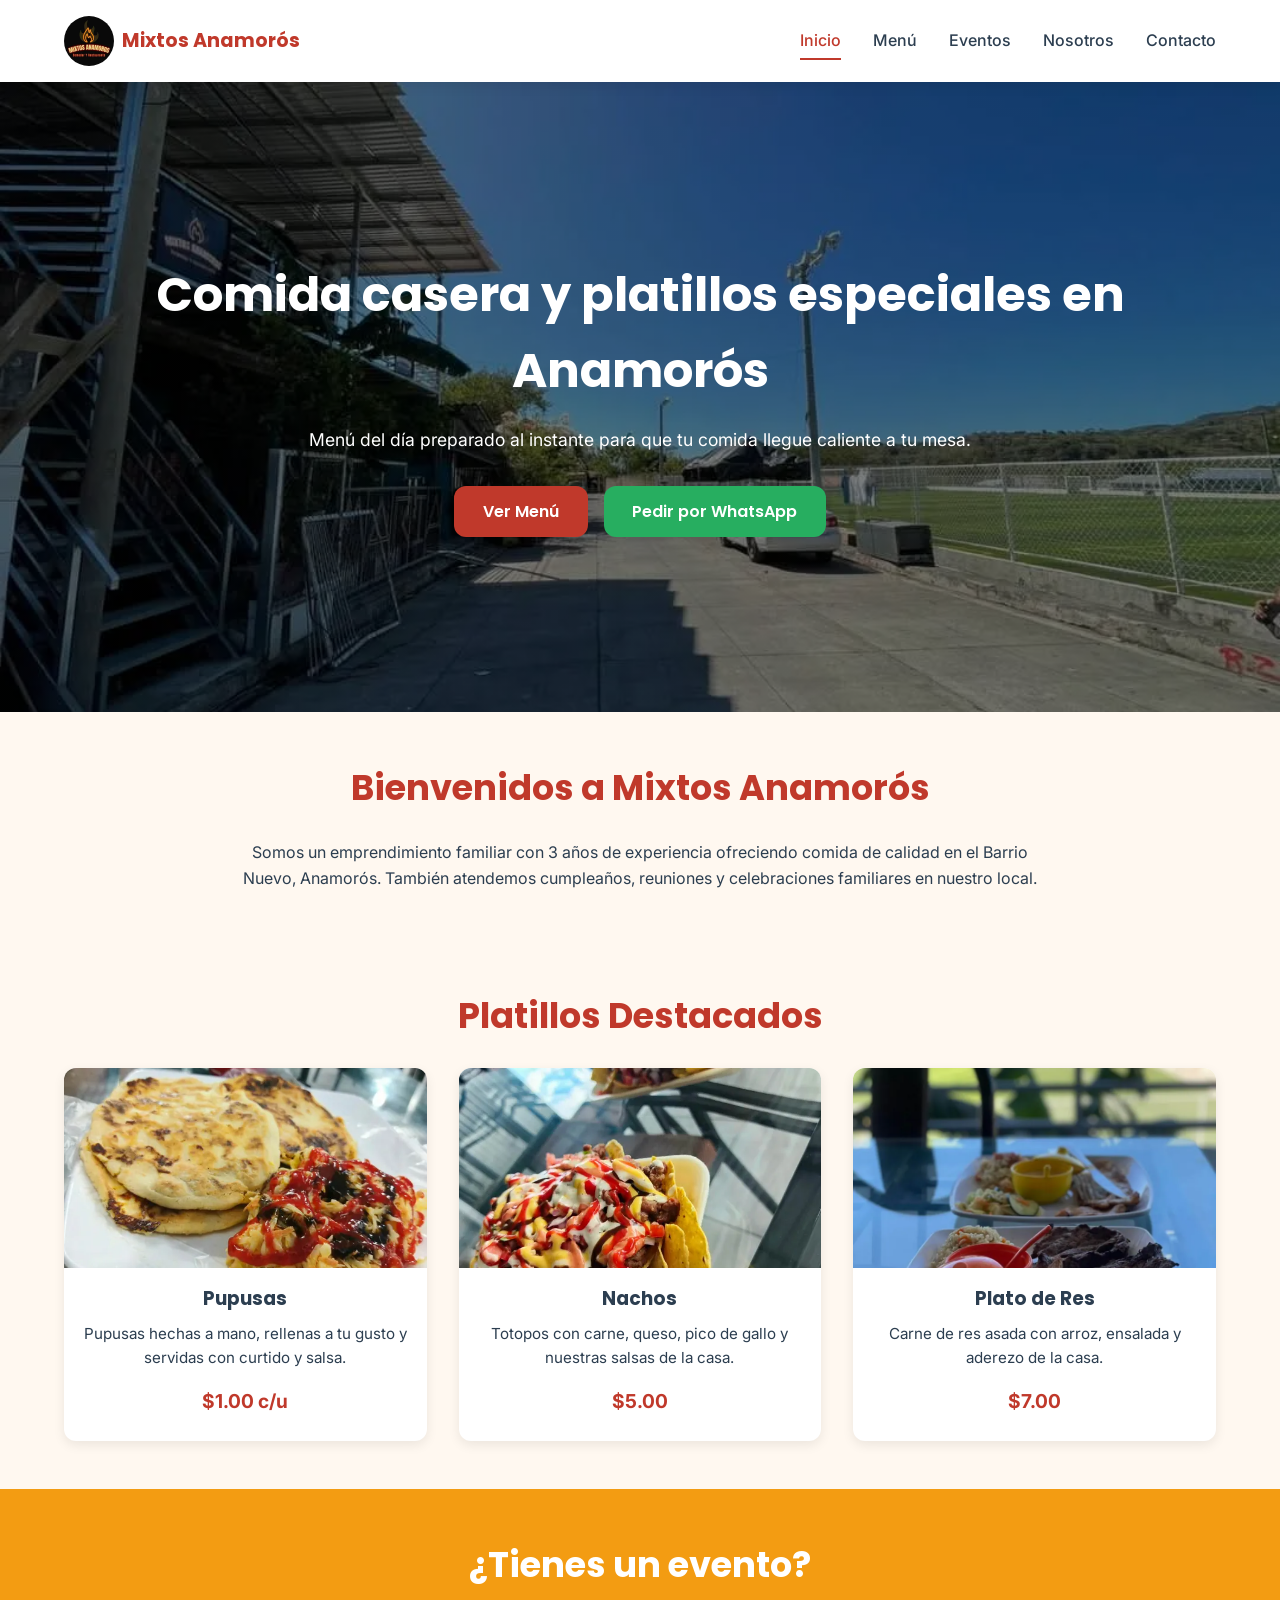
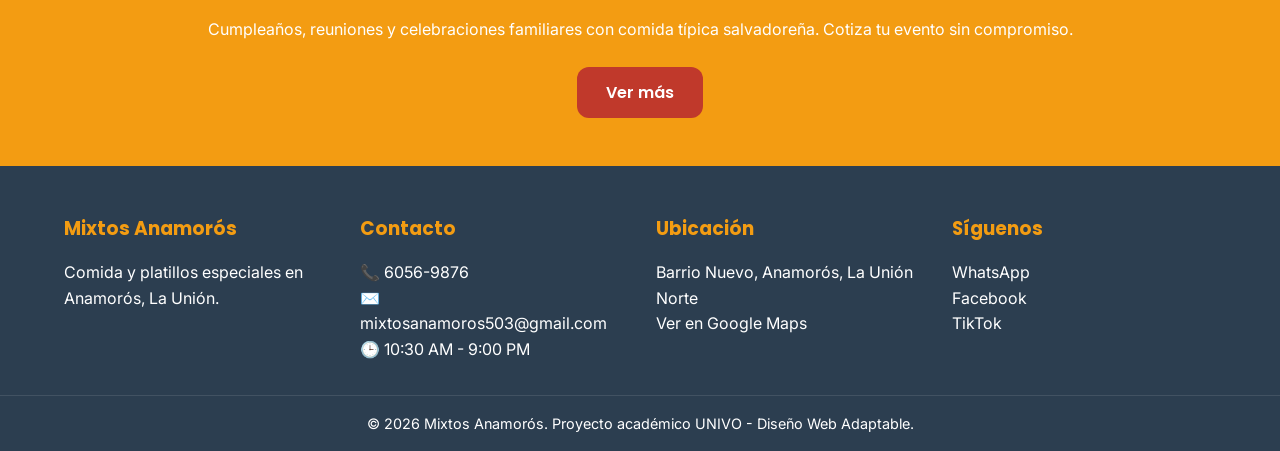
==== commit 3930180f: "Parcial" ====
--- a/index.html
+++ b/index.html
@@ -5,11 +5,15 @@
     <meta name="viewport" content="width=device-width, initial-scale=1.0">
     <meta name="description" content="Mixtos Anamorós - Comida casera, menú del día y celebraciones familiares en Anamorós, La Unión. Pedidos por WhatsApp y cotización de eventos.">
     <title>Mixtos Anamorós | Comida y Eventos</title>
-    <link rel="icon" type="image/jpeg" href="img/Logo%20Mixto.jpeg">
+    <link rel="icon" type="image/webp" href="img/Logo_Mixto.webp">
+    <link rel="preload" as="image" href="img/eventos/exterior-local.webp">
     <link rel="stylesheet" href="css/styles.css">
     <link rel="preconnect" href="https://fonts.googleapis.com">
     <link rel="preconnect" href="https://fonts.gstatic.com" crossorigin>
     <link href="https://fonts.googleapis.com/css2?family=Poppins:wght@400;600;700&family=Inter:wght@400;500&display=swap" rel="stylesheet">
+    <script defer src="js/datos.js"></script>
+    <script defer src="js/main.js"></script>
+    <script defer src="js/inicio.js"></script>
 </head>
 <body>
 
@@ -17,10 +21,10 @@
     <header class="header">
         <nav class="navbar container">
             <a href="index.html" class="logo">
-                <img src="img/Logo%20Mixto.jpeg" alt="Logo Mixtos Anamorós" width="60" height="60">
+                <img src="img/Logo_Mixto.webp" alt="Logo Mixtos Anamorós" width="60" height="60">
                 <span>Mixtos Anamorós</span>
             </a>
-            <button class="menu-toggle" aria-label="Abrir menú">☰</button>
+            <button class="menu-toggle" aria-label="Abrir menú" aria-expanded="false">☰</button>
             <ul class="nav-links">
                 <li><a href="index.html" class="active">Inicio</a></li>
                 <li><a href="menu.html">Menú</a></li>
@@ -53,26 +57,8 @@
     <!-- PLATILLOS DESTACADOS -->
     <section class="destacados container">
         <h2>Platillos Destacados</h2>
-        <div class="cards-grid">
-            <article class="card">
-                <img src="img/eventos/platillo-1.jpeg" alt="Platillo servido en Mixtos Anamorós" loading="lazy" width="1200" height="1600">
-                <h3>Platillo Típico</h3>
-                <p>Delicioso platillo con ingredientes frescos del día.</p>
-                <span class="precio">$5.00</span>
-            </article>
-            <article class="card">
-                <img src="img/eventos/platillo-2.jpeg" alt="Especial de la casa en Mixtos Anamorós" loading="lazy" width="1600" height="1200">
-                <h3>Especial de la Casa</h3>
-                <p>Nuestra receta estrella preparada al instante.</p>
-                <span class="precio">$6.50</span>
-            </article>
-            <article class="card">
-                <img src="img/eventos/platillo-3.jpeg" alt="Combo familiar de Mixtos Anamorós" loading="lazy" width="1080" height="809">
-                <h3>Combo Familiar</h3>
-                <p>Ideal para compartir en familia o con amigos.</p>
-                <span class="precio">$12.00</span>
-            </article>
-        </div>
+        <div class="cards-grid" id="destacados-grid" aria-live="polite"></div>
+        <noscript><p class="eventos-intro">Activa JavaScript para ver los platillos destacados o visita nuestro <a href="menu.html">menú completo</a>.</p></noscript>
     </section>
 
     <!-- CTA EVENTOS -->
@@ -105,21 +91,13 @@
             </div>
             <div>
                 <h3>Síguenos</h3>
-                <a href="https://wa.me/50360569876" target="_blank" rel="noopener">WhatsApp</a><br>
-                <a href="#" target="_blank" rel="noopener">Facebook</a>
+                <a href="https://wa.me/50360569876" target="_blank" rel="noopener noreferrer">WhatsApp</a><br>
+                <a href="https://www.facebook.com/p/Mixtos-Anamoros-100091752638281/" target="_blank" rel="noopener noreferrer">Facebook</a><br>
+                <a href="https://www.tiktok.com/@king_velazques84" target="_blank" rel="noopener noreferrer">TikTok</a>
             </div>
         </div>
         <p class="footer-copy">© 2026 Mixtos Anamorós. Proyecto académico UNIVO - Diseño Web Adaptable.</p>
     </footer>
 
-    <script>
-        // Menú hamburguesa
-        const toggle = document.querySelector('.menu-toggle');
-        const navLinks = document.querySelector('.nav-links');
-        toggle.addEventListener('click', () => {
-            navLinks.classList.toggle('active');
-        });
-    </script>
-
 </body>
 </html>
--- a/css/styles.css
+++ b/css/styles.css
@@ -119,9 +119,31 @@
     background-color: var(--color-blanco);
 }
 
+/* Móvil: menú desplegable */
 .nav-links {
     display: flex;
-    gap: 2rem;
+    flex-direction: column;
+    position: absolute;
+    top: 100%;
+    left: 0;
+    right: 0;
+    padding: 1rem 0;
+    background-color: var(--color-blanco);
+    box-shadow: var(--sombra);
+    transform: translateY(-150%);
+    visibility: hidden;
+    transition: var(--transicion);
+    z-index: 99;
+}
+
+.nav-links.active {
+    transform: translateY(0);
+    visibility: visible;
+}
+
+.nav-links li {
+    padding: 0.8rem 0;
+    text-align: center;
 }
 
 .nav-links a {
@@ -138,7 +160,7 @@
 }
 
 .menu-toggle {
-    display: none;
+    display: block;
     background: none;
     border: none;
     font-size: 1.8rem;
@@ -149,8 +171,8 @@
 /* ===== HERO ===== */
 .hero {
     background: linear-gradient(rgba(0,0,0,0.5), rgba(0,0,0,0.5)),
-                url('../img/eventos/exterior-local.jpeg') center/cover no-repeat;
-    min-height: 70vh;
+                url('../img/eventos/exterior-local.webp') center/cover no-repeat;
+    min-height: 60vh;
     display: flex;
     align-items: center;
     color: var(--color-blanco);
@@ -170,9 +192,10 @@
 
 .hero-buttons {
     display: flex;
+    flex-direction: column;
+    align-items: center;
     gap: 1rem;
     justify-content: center;
-    flex-wrap: wrap;
 }
 
 /* ===== SECCIONES ===== */
@@ -264,9 +287,10 @@
 
 .footer-grid {
     display: grid;
-    grid-template-columns: repeat(auto-fit, minmax(200px, 1fr));
+    grid-template-columns: 1fr;
     gap: 2rem;
     margin-bottom: 2rem;
+    text-align: center;
 }
 
 .footer h3 {
@@ -291,63 +315,61 @@
     font-size: 0.9rem;
 }
 
-/* ===== RESPONSIVE ===== */
-@media (max-width: 768px) {
+/* ===== RESPONSIVE (mobile-first: se amplía con min-width) ===== */
+/* Móvil: los botones ocupan el ancho disponible */
+.btn {
+    width: 100%;
+    max-width: 280px;
+    text-align: center;
+}
+
+@media (min-width: 481px) {
+    .hero-buttons {
+        flex-direction: row;
+        flex-wrap: wrap;
+    }
+
+    .btn {
+        width: auto;
+        max-width: none;
+    }
+}
+
+@media (min-width: 769px) {
+    /* Navbar de escritorio */
     .menu-toggle {
-        display: block;
+        display: none;
     }
 
     .nav-links {
-        position: absolute;
-        top: 100%;
-        left: 0;
-        right: 0;
-        background-color: var(--color-blanco);
-        flex-direction: column;
-        gap: 0;
-        padding: 1rem 0;
-        box-shadow: var(--sombra);
-        transform: translateY(-150%);
-        transition: var(--transicion);
-        z-index: 99;
-    }
-
-    .nav-links.active {
-        transform: translateY(0);
+        position: static;
+        flex-direction: row;
+        gap: 2rem;
+        padding: 0;
+        background: none;
+        box-shadow: none;
+        transform: none;
+        visibility: visible;
     }
 
     .nav-links li {
-        text-align: center;
-        padding: 0.8rem 0;
+        padding: 0;
     }
 
     .hero {
-        min-height: 60vh;
+        min-height: 70vh;
     }
 
     .footer-grid {
-        grid-template-columns: 1fr;
-        text-align: center;
-    }
-}
-
-@media (max-width: 480px) {
-    .hero-buttons {
-        flex-direction: column;
-        align-items: center;
-    }
-
-    .btn {
-        width: 100%;
-        max-width: 280px;
-        text-align: center;
+        grid-template-columns: repeat(auto-fit, minmax(200px, 1fr));
+        text-align: left;
     }
 }
 
 /* ===== PÁGINA DE EVENTOS ===== */
 .hero-eventos {
     background-image: linear-gradient(rgba(0,0,0,0.55), rgba(0,0,0,0.55)),
-                      url('../img/eventos/salon-con-gente-1.jpeg');
+                      url('../img/eventos/hero-eventos.webp');
 }
 
 .eventos-intro {
@@ -490,19 +512,15 @@
     }
 }
 
-
-
-
-
 /* ===== PÁGINA DE CONTACTO ===== */
 
 .page-hero {
-    background: #c0392b;
+    background: var(--color-principal);
     color: #fff;
     text-align: center;
     padding: 3rem 1rem;
 }
-.page-hero h1 { font-family: 'Poppins', sans-serif; margin-bottom: .5rem; }
+.page-hero h1 { font-family: var(--fuente-titulos); margin-bottom: .5rem; }
 .page-hero p { max-width: 640px; margin: 0 auto 1.5rem; }
 
 .contact-layout {
@@ -519,7 +537,7 @@
     padding: 1.5rem;
     box-shadow: 0 4px 16px rgba(0, 0, 0, .08);
 }
-.contact-form-box h2 { font-family: 'Poppins', sans-serif; margin-bottom: .25rem; }
+.contact-form-box h2 { font-family: var(--fuente-titulos); margin-bottom: .25rem; }
 .form-note { color: #666; font-size: .9rem; margin-bottom: 1.25rem; }
 
 .form-group { display: flex; flex-direction: column; margin-bottom: 1rem; }
@@ -540,24 +558,24 @@
 .form-group select:focus,
 .form-group textarea:focus {
     outline: none;
-    border-color: #27ae60;
+    border-color: var(--color-acento);
     box-shadow: 0 0 0 3px rgba(39, 174, 96, .2);
 }
-.form-group .invalid { border-color: #c0392b; }
-.error { color: #c0392b; font-size: .8rem; min-height: 1em; margin-top: .25rem; }
+.form-group .invalid { border-color: var(--color-principal); }
+.error { color: var(--color-principal); font-size: .8rem; min-height: 1em; margin-top: .25rem; }
 .btn-block { width: 100%; border: none; cursor: pointer; }
 
 /* Tarjetas de información */
 .contact-info { display: grid; gap: 1rem; align-content: start; }
 .info-card {
     background: #fff;
-    border-left: 5px solid #27ae60;
+    border-left: 5px solid var(--color-acento);
     border-radius: 10px;
     padding: 1.1rem 1.25rem;
     box-shadow: 0 2px 10px rgba(0, 0, 0, .07);
 }
-.info-card h3 { font-family: 'Poppins', sans-serif; font-size: 1.05rem; margin-bottom: .5rem; }
-.info-card a { color: #c0392b; font-weight: 500; }
+.info-card h3 { font-family: var(--fuente-titulos); font-size: 1.05rem; margin-bottom: .5rem; }
+.info-card a { color: var(--color-principal); font-weight: 500; }
 
 .horarios { width: 100%; border-collapse: collapse; font-size: .95rem; }
 .horarios th { text-align: left; font-weight: 500; padding: .35rem 0; }
@@ -577,7 +595,7 @@
 
 /* Mapa */
 .mapa { padding: 0 1rem 3rem; }
-.mapa h2 { font-family: 'Poppins', sans-serif; margin-bottom: 1rem; text-align: center; }
+.mapa h2 { font-family: var(--fuente-titulos); margin-bottom: 1rem; text-align: center; }
 .map-wrap {
     position: relative;
     width: 100%;
@@ -629,13 +647,13 @@
 .nosotros-hero p {
     max-width: 720px;
     margin: 0 auto;
-    font-size: 1.08rem;
+    font-size: 1rem;
 }
 
 .historia {
     display: grid;
-    grid-template-columns: minmax(0, 0.8fr) minmax(0, 1.2fr);
-    gap: clamp(1.5rem, 5vw, 4rem);
+    grid-template-columns: 1fr;
+    gap: 0.5rem;
     align-items: start;
 }
 
@@ -668,7 +686,7 @@
 
 .proposito-grid {
     display: grid;
-    grid-template-columns: repeat(2, minmax(0, 1fr));
+    grid-template-columns: 1fr;
     gap: 1.5rem;
 }
 
@@ -690,7 +708,7 @@
 
 .valores-grid {
     display: grid;
-    grid-template-columns: repeat(4, minmax(0, 1fr));
+    grid-template-columns: 1fr;
     gap: 1rem;
 }
 
@@ -725,28 +743,28 @@
     margin: 0 auto 1.5rem;
 }
 
-@media (max-width: 768px) {
-    .historia {
-        grid-template-columns: 1fr;
-        gap: 0.5rem;
-    }
-
-    .proposito-grid {
-        grid-template-columns: 1fr;
-    }
-
+@media (min-width: 481px) {
     .valores-grid {
         grid-template-columns: repeat(2, minmax(0, 1fr));
     }
-}
-
-@media (max-width: 480px) {
+
+    .nosotros-hero p {
+        font-size: 1.08rem;
+    }
+}
+
+@media (min-width: 769px) {
+    .historia {
+        grid-template-columns: minmax(0, 0.8fr) minmax(0, 1.2fr);
+        gap: clamp(1.5rem, 5vw, 4rem);
+    }
+
+    .proposito-grid {
+        grid-template-columns: repeat(2, minmax(0, 1fr));
+    }
+
     .valores-grid {
-        grid-template-columns: 1fr;
-    }
-
-    .nosotros-hero p {
-        font-size: 1rem;
+        grid-template-columns: repeat(4, minmax(0, 1fr));
     }
 }
 
@@ -834,3 +852,107 @@
         grid-template-columns: repeat(3, 1fr);
     }
 }
+
+/* Filtros y buscador (menú y galería) */
+.sr-only {
+    position: absolute;
+    width: 1px;
+    height: 1px;
+    margin: -1px;
+    padding: 0;
+    overflow: hidden;
+    clip: rect(0, 0, 0, 0);
+    white-space: nowrap;
+    border: 0;
+}
+
+.filtros {
+    display: flex;
+    flex-wrap: wrap;
+    justify-content: center;
+    gap: 0.6rem;
+}
+
+.filtro-btn {
+    padding: 0.5rem 1.2rem;
+    border: 2px solid var(--color-principal);
+    border-radius: 999px;
+    background-color: var(--color-blanco);
+    color: var(--color-principal);
+    font-family: var(--fuente-titulos);
+    font-size: 0.9rem;
+    font-weight: 600;
+    cursor: pointer;
+    transition: var(--transicion);
+}
+
+.filtro-btn:hover,
+.filtro-btn:focus-visible {
+    background-color: #FBEAE8;
+}
+
+.filtro-btn.activo {
+    background-color: var(--color-principal);
+    color: var(--color-blanco);
+}
+
+.menu-controles {
+    display: flex;
+    flex-direction: column;
+    align-items: center;
+    gap: 1rem;
+    margin-bottom: 1rem;
+}
+
+.buscador {
+    width: 100%;
+    max-width: 320px;
+}
+
+.buscador input {
+    width: 100%;
+    padding: 0.6rem 1rem;
+    border: 1.5px solid #d5d8dc;
+    border-radius: 999px;
+    font: inherit;
+}
+
+.buscador input:focus {
+    outline: none;
+    border-color: var(--color-acento);
+    box-shadow: 0 0 0 3px rgba(39, 174, 96, 0.2);
+}
+
+.menu-contador {
+    margin-bottom: 1.5rem;
+    text-align: center;
+    font-size: 0.9rem;
+    color: #666;
+}
+
+.sin-resultados {
+    grid-column: 1 / -1;
+    text-align: center;
+}
+
+.eventos-galeria .filtros {
+    margin-bottom: 1.5rem;
+}
+
+@media (min-width: 769px) {
+    .menu-controles {
+        flex-direction: row;
+        justify-content: space-between;
+    }
+}
+
+/* Reserva de espacio mientras JS dibuja las promociones (evita saltos de diseño, CLS) */
+.promos-grid {
+    min-height: 40rem;
+}
+
+@media (min-width: 768px) {
+    .promos-grid {
+        min-height: 12.5rem;
+    }
+}
